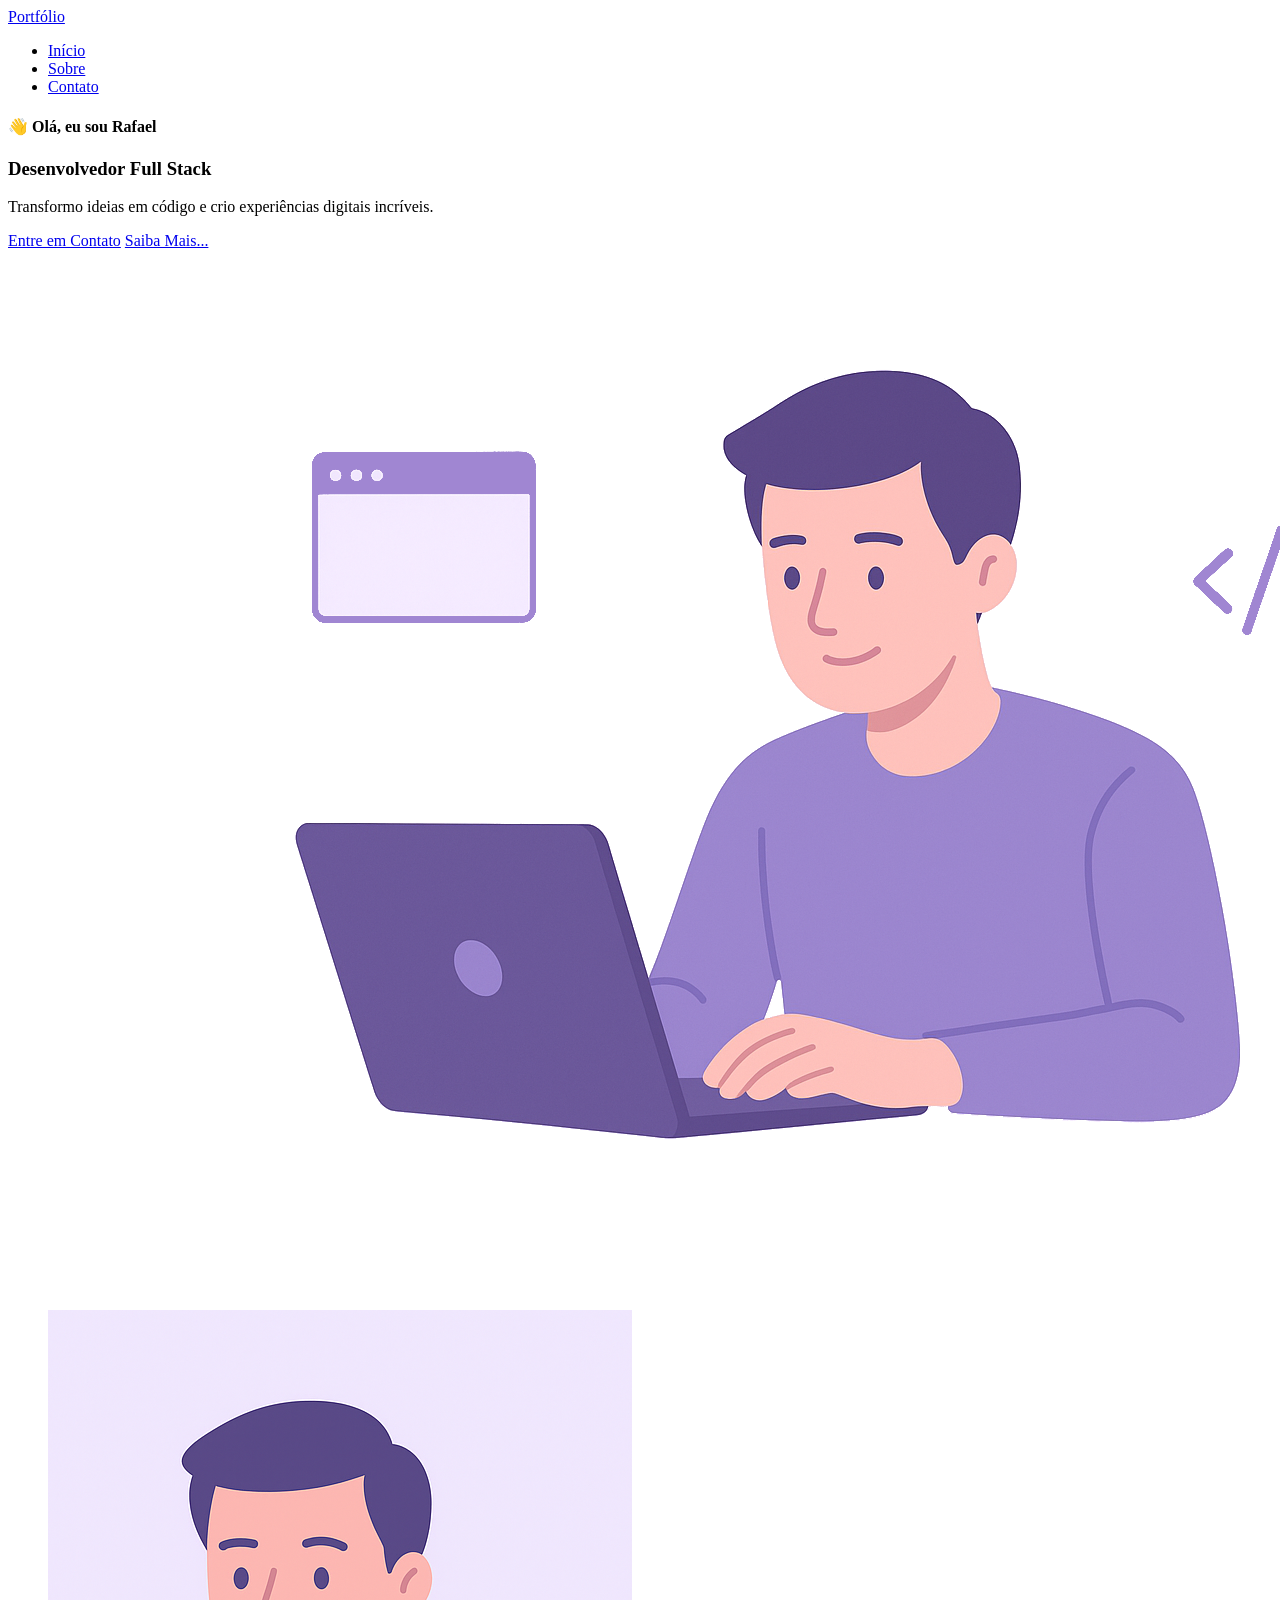
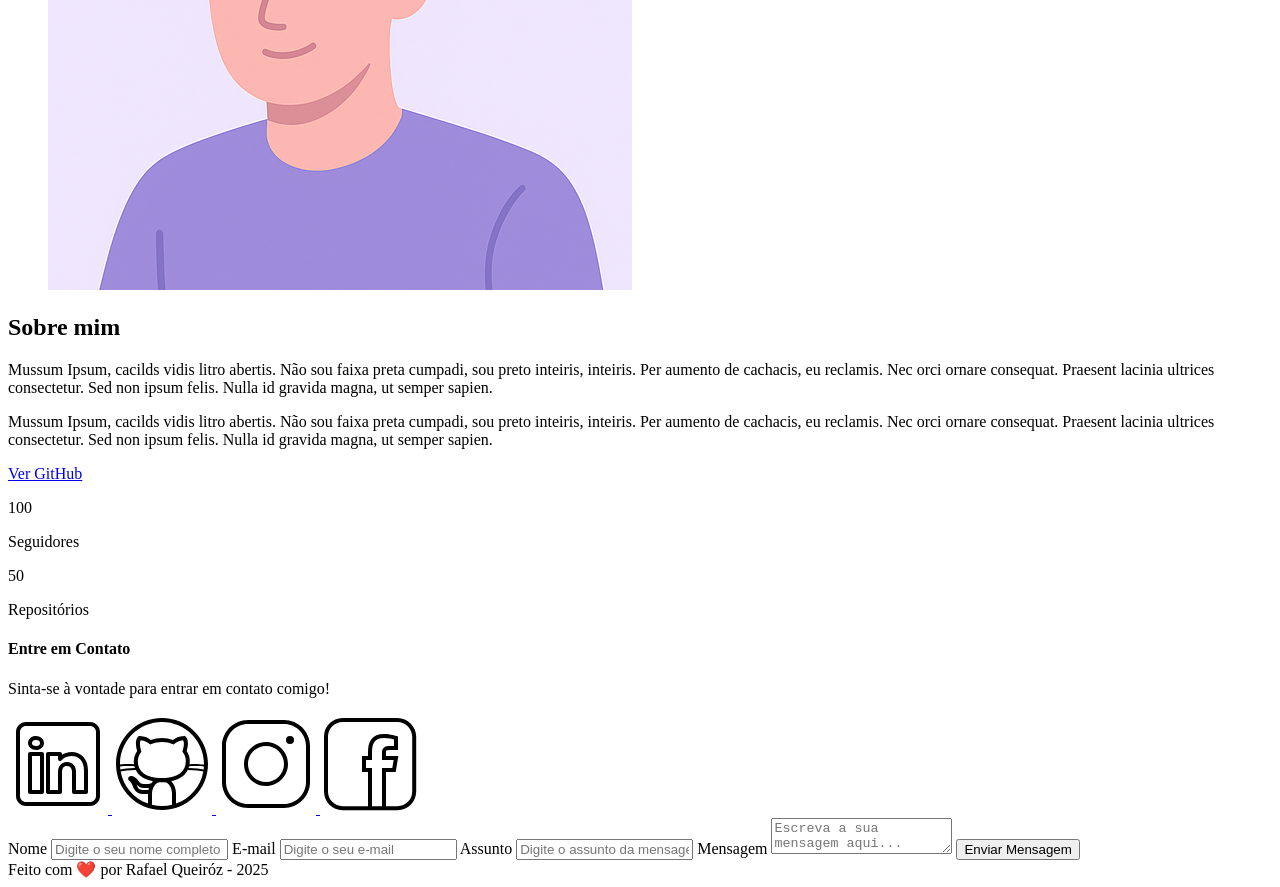
==== index.html @ 2217ffaa ":sparkles: Construção da Página sucess" ====
<!DOCTYPE html>
<html lang="pt-br">

<head>

    <!--PADRÃO DE CARACTERES -->
    <meta charset="UTF-8">

    <!-- LAYOUT MOBILE -->
    <meta name="viewport" content="width=device-width, initial-scale=1.0">

    <!-- META TAGS ESSENCIAIS -->
    <meta name="author" content="Rafael Queiróz">
    <meta name="description"
        content="Portfólio de Rafael Queiróz, desenvolvedor Full Stack especializado em criar experiências digitais incríveis. Conheça meus projetos e entre em contato.">
    <meta name="robots" content="index, follow">

    <!-- FAVICON -->
    <link rel="icon" type="image/svg+xml" href="./assets/img/favicon.svg">

    <!-- TÍTULO DA PÁGINA -->
    <title>Portfólio do Rafael</title>
</head>

<body>

    <!-- MENU  -->
    <header class="flex menu_container">
        <article class="menu_content">
            <div id="titulo">
                <a href="index.html">Portfólio</a>
            </div>

            <nav>
                <ul class="flex menu_list">
                    <li><a href="#hero">Início</a></li>
                    <li><a href="#about">Sobre</a></li>
                    <li><a href="#contact">Contato</a></li>
                </ul>
            </nav>
        </article>
    </header>

    <!-- MAIN -->
    <main>

        <!-- #HERO -->
        <section id="hero" class="hero_container">

            <!-- BOAS VINDAS -->
            <article class="hero_content">
                <h4>👋 Olá, eu sou Rafael</h4>
                <h1>Desenvolvedor Full Stack</h1>
                <p>Transformo ideias em código e crio experiências digitais incríveis.</p>
                <div class="hero_buttons">
                    <a href="#contact" class="botao">Entre em Contato</a>
                    <a href="#about" class="botao-outline">Saiba Mais...</a>
                </div>
            </article>

            <!-- IMAGEM COM ANIMAÇÃO -->
            <figure class="hero_image">
                <img
                    src="./assets/img/dev_man.svg"
                    alt="Ilustração com uma pessoa desenvolvedora escrevendo código."
                    class="ilustracao float-animation"
                >
            </figure>

        </section>

        <!-- #ABOUT -->
        <section id="about" class="about_container">

            <!-- FOTO DO PERFIL -->
            <figure class="about_image">
                <img
                    src="./assets/img/avatar_dev_man.svg"
                    alt="Foto da pessoa desenvolvedora."
                >
            </figure>

            <!-- CONTEÚDO DO PERFIL -->
            <article class="about_content">

                <h2>Sobre mim</h2>
                <p>Mussum Ipsum, cacilds vidis litro abertis.  Não sou faixa preta cumpadi, sou preto inteiris, inteiris. Per aumento de cachacis, eu reclamis. Nec orci ornare consequat. Praesent lacinia ultrices consectetur. Sed non ipsum felis. Nulla id gravida magna, ut semper sapien.</p>
                <p>Mussum Ipsum, cacilds vidis litro abertis.  Não sou faixa preta cumpadi, sou preto inteiris, inteiris. Per aumento de cachacis, eu reclamis. Nec orci ornare consequat. Praesent lacinia ultrices consectetur. Sed non ipsum felis. Nulla id gravida magna, ut semper sapien.</p>

                <div class="about_stats">
                    <a href="#" target="_blank" class="botao">Ver GitHub</a>
                    <div class="stat-item">
                        <p class="stat-number">100</p>
                        <p class="stat-label">Seguidores</p>
                    </div>
                     <div class="stat-item">
                        <p class="stat-number">50</p>
                        <p class="stat-label">Repositórios</p>
                    </div>
                </div>
            </article>

        </section>

        <!-- #CONTACT -->
        <section id="contact">

            <!-- REDES SOCIAIS -->
            <article class="contact_info">
                <h4>Entre em Contato</h4>
                <p>Sinta-se à vontade para entrar em contato comigo!</p>
                <div class="social_container">
                    <a href="#" target="_blank" class="social_icon">
                        <img
                            src="./assets/img/linkedin.svg"
                            alt="Link para o Linkedin"
                        >
                    </a>
                    <a href="#" target="_blank" class="social_icon">
                        <img
                            src="./assets/img/github.svg"
                            alt="Link para o GitHub"
                        >
                    </a>
                    <a href="#" target="_blank" class="social_icon">
                        <img
                            src="./assets/img/instagram.svg"
                            alt="Link para o Instagram"
                        >
                    </a>
                    <a href="#" target="_blank" class="social_icon">
                        <img
                            src="./assets/img/facebook.svg"
                            alt="Link para o Facebook"
                        >
                    </a>
                </div>
            </article>

            <!-- FORMULÁRIO -->
            <form id="formulario">
                <label for="nome">Nome</label>
                <input id="nome" name="nome" type="text" placeholder="Digite o seu nome completo">
                <span id="txtNome"></span>

                <label for="email">E-mail</label>
                <input id="email" name="email" type="text" placeholder="Digite o seu e-mail">
                <span id="txtemail"></span>

                <label for="assunto">Assunto</label>
                <input id="assunto" name="assunto" type="text" placeholder="Digite o assunto da mensagem">
                <span id="txtAssunto"></span>

                <label for="mensagem">Mensagem</label>
                <textarea id="mensagem" name="mensagem" placeholder="Escreva a sua mensagem aqui..."></textarea>

                <button class="botao" type="submit">Enviar Mensagem</button>
            </form>
        </section>

    </main>

    <!-- FOOTER -->
    <footer>
        Feito com ❤️ por Rafael Queiróz - 2025
    </footer>
</body>

</html>
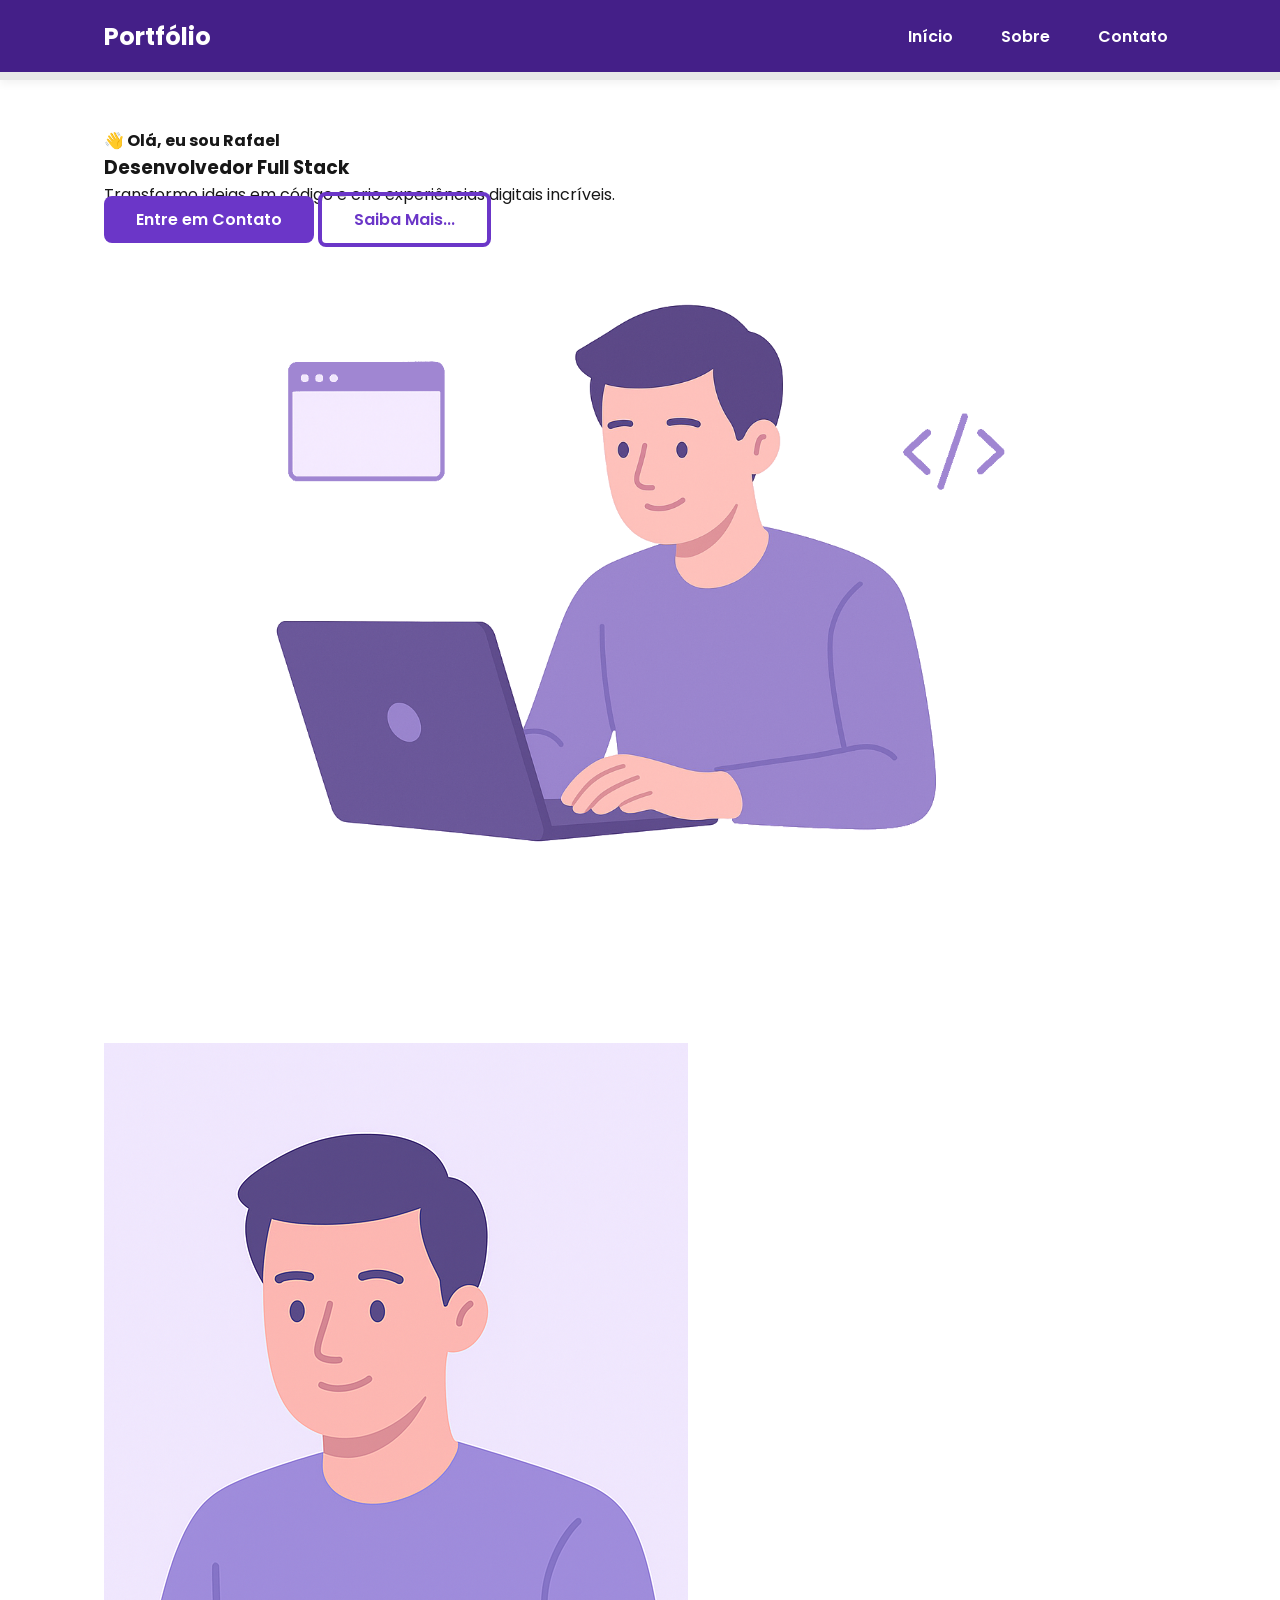
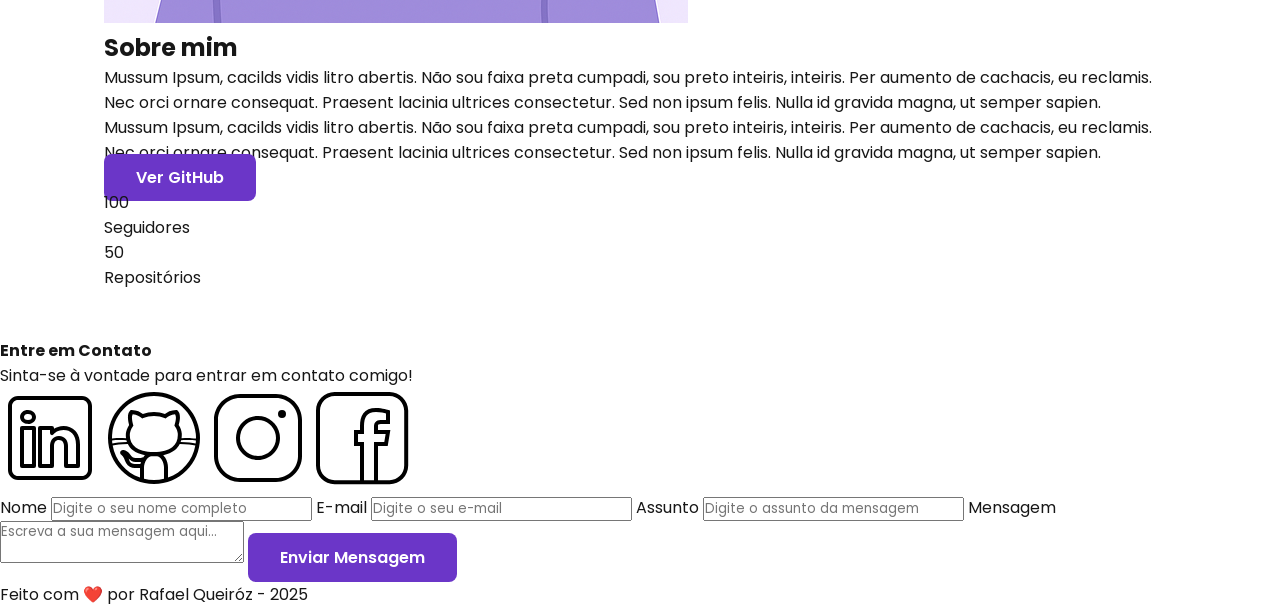
==== commit d1293df7: ":lipstick: Estilização com CSS" ====
--- a/index.html
+++ b/index.html
@@ -3,6 +3,13 @@
 
 <head>
 
+    <!-- Servidores de Fontes do Google -->
+    <link rel="preconnect" href="https://fonts.googleapis.com">
+    <link rel="preconnect" href="https://fonts.gstatic.com" crossorigin>
+
+    <!-- Fonte do Google - Poppins -->
+    <link href="https://fonts.googleapis.com/css2?family=Poppins&display=swap" rel="stylesheet">
+    
     <!--PADRÃO DE CARACTERES -->
     <meta charset="UTF-8">
 
@@ -18,8 +25,12 @@
     <!-- FAVICON -->
     <link rel="icon" type="image/svg+xml" href="./assets/img/favicon.svg">
 
+    <!-- Link para o arquivo CSS -->
+    <link rel="stylesheet" href="./assets/css/styles.css"> 
+
     <!-- TÍTULO DA PÁGINA -->
     <title>Portfólio do Rafael</title>
+    
 </head>
 
 <body>
--- a/assets/css/styles.css
+++ b/assets/css/styles.css
@@ -0,0 +1,171 @@
+/* Reset do Navegador */
+* {
+    margin: 0;
+    padding: 0;
+    box-sizing: border-box;
+    text-decoration: none;
+    outline: none;
+    font-family: 'Poppins', sans-serif;
+}
+
+/* === VARIÁVEIS === */
+:root {
+    /* Cores */
+    --purple-50:  #f4eaff; 
+    --purple-100: #e9dcfa; 
+    --purple-200: #cdb3f0; 
+    --purple-300: #b186e5; 
+    --purple-400: #9460db; 
+    --purple-500: #6b36c8; 
+    --purple-600: #5b2ca0; 
+    --purple-700: #4c2177; 
+    --purple-800: #441f88; 
+    --purple-900: #2a0e4d; 
+    --gray-100: #f5f5f5;
+    --gray-200: #e8e8e8;
+    --gray-400: #505861;
+    --black-800: #171717;
+    --white: #ffffff;
+    --error: #e63946;
+
+    /* Sombras */
+    --shadow-sm: 0 0.25rem 0.5rem #0000000D;
+    --shadow-md: 0 0.25rem 0.75rem #6B36C84D;
+    --shadow-lg: 0 0.5rem 1.5rem #6B36C833;
+    --shadow-focus: 0 0 0 0.25rem #6B36C81A;
+}
+
+/* Estilos Globais */
+
+html{
+    scroll-behavior: smooth;
+}
+
+body{
+    display: flex;
+    flex-direction: column;
+    min-height: 100vh;
+    background-color: var(--white);
+    color: var(--black-800)
+}
+
+main{
+    flex: 1;
+}
+
+a,
+button{
+    cursor: pointer;
+}
+
+/* Botões */
+
+.botao,
+.botao-outline{
+    padding: 0.75rem 2rem;
+    border-radius: 0.5rem;
+    font-size: 1rem;
+    font-weight: 600;
+    text-align: center;
+    transition: all 0.3s ease;
+}
+
+.botao{
+    border: none;
+    color: var(--white);
+    background-color: var(--purple-500);
+}
+
+.botao:hover {
+    background-color: var(--purple-800);
+    box-shadow: var(--shadow-md);
+    transform: translateY(-0.25rem);
+}
+
+.botao-outline{
+    border: 0.25rem solid var(--purple-500);
+    color: var(--purple-500);
+    background-color: transparent;
+}
+
+.botao-outline:hover {
+    background-color: var(--purple-500);
+    color: var(--white);
+    box-shadow: var(--shadow-md);
+    transform: translateY(-0.25rem);
+}
+
+/* Menu */
+
+.menu_container{
+    position: sticky;
+    top: 0;
+    width: 100%;
+    height: 5rem;
+    background-color: var(--purple-800);
+    border-bottom: 0.5rem solid var(--gray-200);
+    box-shadow: var(--shadow-sm);
+    z-index: 1000;
+}
+
+.menu_content{
+    display: flex;
+    justify-content: space-between;
+    align-items: center;
+    width: 70rem;
+    height: 100%;
+    padding: 0 1.5rem;
+    margin: 0 auto;
+}
+
+.menu_container a{
+    font-weight: 600;
+    color: var(--white);
+    transition: color 0.3s ease;
+}
+
+.menu_container a:hover{
+    color: var(--purple-200);
+}
+
+#titulo a{
+    font-size: 1.5rem;
+    font-weight: 700;
+}
+
+.menu_list{
+    display: flex;
+    list-style: none;
+    gap: 2rem;
+}
+
+.menu_list a{
+    padding: 0.5rem;
+}
+
+/* Seções - Estilos Comuns */
+
+.hero_container,
+.about_container,
+.contact_container{
+    max-width: 70rem;
+    margin: 0 auto;
+    padding: 3rem 1.5rem;
+    scroll-margin-top: 6rem;
+}
+
+/* Seção Hero */
+
+
+.hero_image {
+    flex: 1;
+    display: flex;
+    justify-content: center;
+    align-items: center;
+}
+
+.ilustracao{
+    width: 100%;
+    max-width: 100%;
+    border-radius: 2rem;
+}
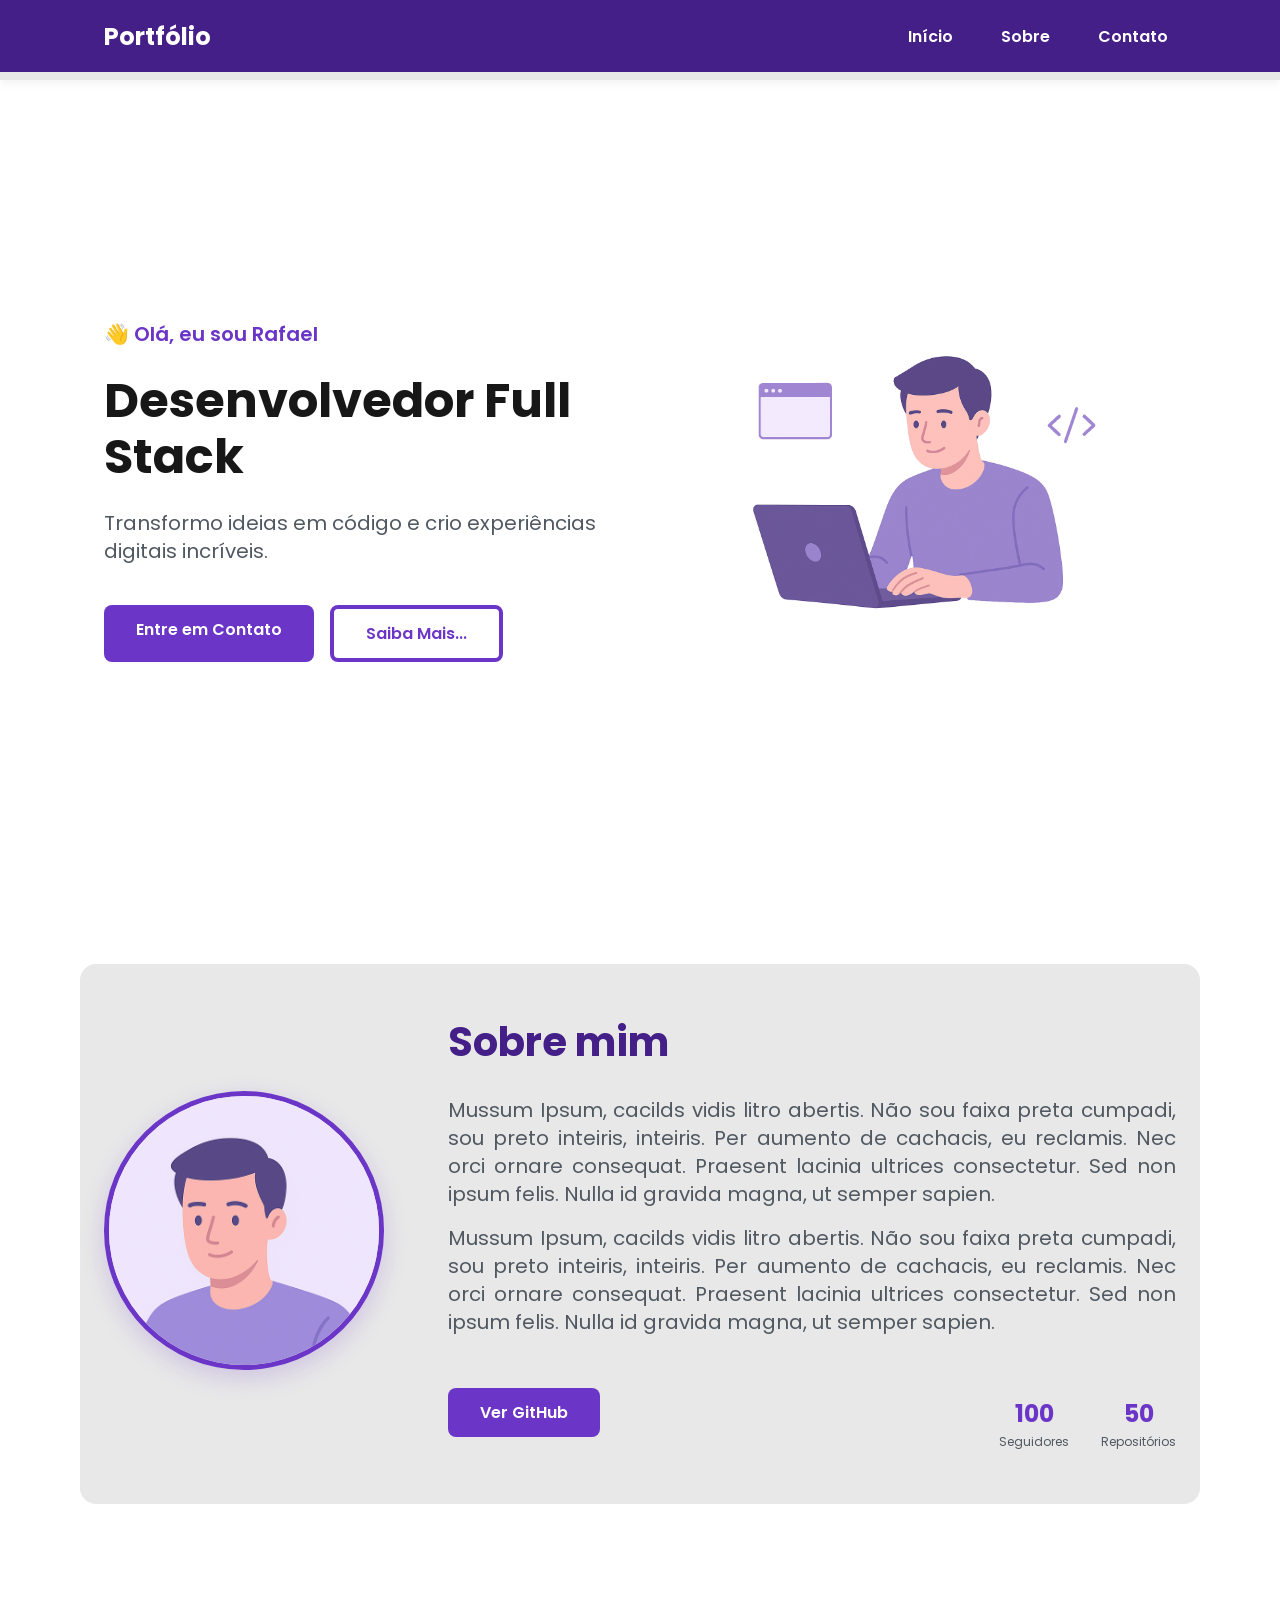
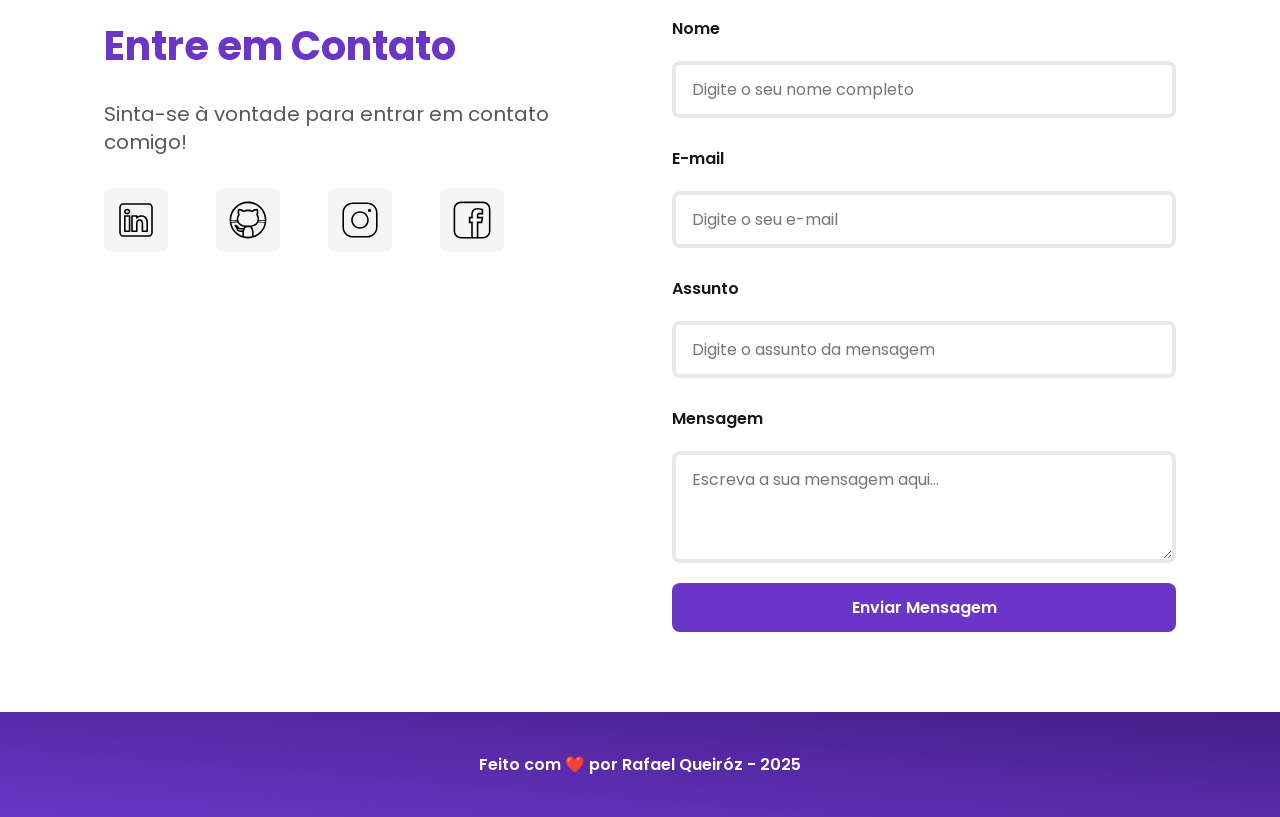
==== commit 189ca937: ":lipstick: Finalização da Estilização e Responsividade" ====
--- a/index.html
+++ b/index.html
@@ -100,21 +100,26 @@
 
                 <div class="about_stats">
                     <a href="#" target="_blank" class="botao">Ver GitHub</a>
-                    <div class="stat-item">
-                        <p class="stat-number">100</p>
-                        <p class="stat-label">Seguidores</p>
+                    
+                    <!-- Faltou esta div para alinhar os cards -->
+                    <div class="stats-wrapper">
+                        <div class="stat-item">
+                            <p class="stat-number">100</p>
+                            <p class="stat-label">Seguidores</p>
+                        </div>
+                        <div class="stat-item">
+                            <p class="stat-number">50</p>
+                            <p class="stat-label">Repositórios</p>
+                        </div>
                     </div>
-                     <div class="stat-item">
-                        <p class="stat-number">50</p>
-                        <p class="stat-label">Repositórios</p>
-                    </div>
+
                 </div>
             </article>
 
         </section>
 
         <!-- #CONTACT -->
-        <section id="contact">
+        <section id="contact" class="contact_container">
 
             <!-- REDES SOCIAIS -->
             <article class="contact_info">
--- a/assets/css/styles.css
+++ b/assets/css/styles.css
@@ -35,7 +35,7 @@
     --shadow-focus: 0 0 0 0.25rem #6B36C81A;
 }
 
-/* Estilos Globais */
+/* === ESTILOS GLOBAIS === */
 
 html{
     scroll-behavior: smooth;
@@ -58,7 +58,7 @@
     cursor: pointer;
 }
 
-/* Botões */
+/* === BOTÕES === */
 
 .botao,
 .botao-outline{
@@ -95,7 +95,7 @@
     transform: translateY(-0.25rem);
 }
 
-/* Menu */
+/* === MENU === */
 
 .menu_container{
     position: sticky;
@@ -143,7 +143,7 @@
     padding: 0.5rem;
 }
 
-/* Seções - Estilos Comuns */
+/* === SEÇÕES - ESTILOS COMUNS === */
 
 .hero_container,
 .about_container,
@@ -154,8 +154,45 @@
     scroll-margin-top: 6rem;
 }
 
-/* Seção Hero */
-
+/* === HERO === */
+.hero_container {
+    min-height: calc(100vh - 5rem);
+    display: flex;
+    align-items: center;
+    gap: 4rem;
+}
+
+.hero_content {
+    flex: 1;
+    display: flex;
+    flex-direction: column;
+    gap: 1.5rem;
+}
+
+.hero_content h4 {
+    font-size: 1.25rem;
+    font-weight: 600;
+    color: var(--purple-500);
+}
+
+.hero_content h1 {
+    font-size: 3rem;
+    font-weight: 700;
+    line-height: 3.5rem;
+    color: var(--black-800);
+}
+
+.hero_content p {
+    font-size: 1.25rem;
+    line-height: 1.75rem;
+    color: var(--gray-400);
+}
+
+.hero_buttons {
+    display: flex;
+    gap: 1rem;
+    margin-top: 1rem;
+}
 
 .hero_image {
     flex: 1;
@@ -164,8 +201,518 @@
     align-items: center;
 }
 
-.ilustracao{
+.ilustracao {
     width: 100%;
     max-width: 100%;
     border-radius: 2rem;
+}
+
+/* === ANIMAÇÃO - IMAGEM HERO === */
+@keyframes float {
+
+    0%,
+    100% {
+        transform: translateY(0);
+    }
+
+    50% {
+        transform: translateY(-1.25rem);
+    }
+}
+
+.float-animation {
+    animation: float 3s ease-in-out infinite;
+}
+
+/* === ABOUT === */
+.about_container {
+    margin: 4rem auto;
+    display: flex;
+    align-items: center;
+    gap: 4rem;
+    background-color: var(--gray-200);
+    border-radius: 1rem;
+}
+
+.about_image {
+    flex: 0 0 17.5rem;
+}
+
+.about_image img {
+    width: 100%;
+    border: 0.35rem solid var(--purple-500);
+    border-radius: 50%;
+    box-shadow: var(--shadow-lg);
+}
+
+.about_content h2 {
+    font-size: 2.5rem;
+    font-weight: 700;
+    margin-bottom: 1.5rem;
+    color: var(--purple-800);
+}
+
+.about_content p {
+    font-size: 1.25rem;
+    line-height: 1.75rem;
+    text-align: justify;
+    color: var(--gray-400);
+    margin-bottom: 1rem;
+}
+
+.about_stats {
+    display: flex;
+    gap: 2rem;
+    margin-top: 2rem;
+    align-items: center;
+}
+
+.about_stats .botao {
+    margin-right: auto;
+}
+
+.stat-item {
+    text-align: center;
+}
+
+.stats-wrapper {
+    display: flex;
+    flex-direction: row;
+    gap: 2rem;
+    margin-top: 2rem;
+}
+
+.stats-wrapper .stat-number {
+    font-size: 1.5rem;
+    font-weight: 700;
+    text-align: center;
+    color: var(--purple-500);
+    margin-bottom: 0;
+}
+
+.stats-wrapper .stat-label {
+    font-size: 0.75rem;
+    color: var(--gray-400);
+    text-align: center;
+    margin-bottom: 0;
+}
+
+/* === CONTACT === */
+
+.contact_container{
+    display: grid;
+    grid-template-columns: 1fr 1fr;
+    margin: 4rem auto 2rem;
+    gap: 4rem;
+}
+
+.contact_info h4{
+    font-size: 2.5rem;
+    font-weight: 700;
+    margin-bottom: 1.5rem;
+    color: var(--purple-500);
+}
+
+.contact_info p{
+    font-size: 1.25rem;
+    line-height: 1.75rem;
+    color: var(--gray-400);
+    margin-bottom: 2rem;
+}
+
+.social_container{
+    display: flex;
+    gap: 3rem;
+}
+
+.social_icon{
+    width: 4rem;
+    height: 4rem;
+    padding: 0.75rem;
+    background-color: var(--gray-100);
+    border-radius: 0.5rem;
+    transition: all 0.3s ease;
+}
+
+.social_icon:hover{
+    background-color: var(--purple-600);
+    transform: translateY(-0.25rem);
+    box-shadow: var(--shadow-md);
+}
+
+.social_icon img{
+    width: 100%;
+    filter: brightness(0) saturate(100%);
+}
+
+.social_icon:hover img{
+    filter: brightness(0) invert(100%);
+}
+
+/* === FORM === */
+
+form {
+    display: flex;
+    flex-direction: column;
+    gap: 1.25rem;
+}
+
+form label{
+    font-size: 1rem;
+    font-weight: 600;
+    color: var(--black-800);
+}
+
+form input,
+textarea{
+    width: 100%;
+    padding: 0.75rem 1rem;
+    border-radius: 0.5rem;
+    border: 0.25rem solid var(--gray-200);
+    font-size: 1rem;
+    background-color: var(--white);
+    transition: border-color 0.3s ease;
+}
+
+form input:focus,
+form textarea:focus{
+    border-color: var(--purple-500);
+    box-shadow: var(--shadow-focus);
+}
+
+form textarea{
+    resize: vertical;
+    min-height: 7rem;
+}
+
+form span{
+    font-size: 0.75rem;
+    color: var(--error);
+    margin-top: -0.75rem;
+    font-weight: 500;
+}
+
+/* === PÁGINA SUCESS === */
+.sucess_container {
+    display: flex;
+    flex-direction: column;
+    justify-content: center;
+    align-items: center;
+    width: 100%;
+    min-height: calc(100vh - 12.5rem);
+    padding: 3rem 1.5rem;
+}
+
+.sucess_content {
+    display: flex;
+    flex-direction: column;
+    align-items: center;
+    text-align: center;
+    gap: 1.5rem;
+    max-width: 37.5rem;
+}
+
+.sucess_icon {
+    width: 7.5rem;
+    height: 7.5rem;
+    background-color: var(--purple-100);
+    border-radius: 50%;
+    display: flex;
+    align-items: center;
+    justify-content: center;
+}
+
+.sucess_icon svg {
+    width: 3.75rem;
+    height: 3.75rem;
+    fill: var(--purple-500);
+}
+
+.sucess_icon {
+    filter: saturate(100%) 
+            invert(9%) 
+            sepia(57%) 
+            saturate(3044%) 
+            hue-rotate(255deg) 
+            brightness(89%) 
+            contrast(105%);
+}
+
+.sucess_content h1 {
+    font-size: 2.5rem;
+    font-weight: 700;
+    color: var(--purple-800);
+}
+
+.sucess_content h4 {
+    font-size: 1.25rem;
+    color: var(--gray-400);
+    line-height: 1.875rem;
+}
+
+/* === FOOTER === */
+
+footer{
+    padding: 2.5rem;
+    font-weight: 600;
+    text-align: center;
+    background: linear-gradient(to right top, var(--purple-500), var(--purple-800));
+    color: var(--white);
+    margin-top: auto;
+}
+
+/* === RESPONSIVIDADE === */
+
+/* === TELAS MÉDIAS - MONITORES E NOTEBOOKS (até 1120px) === */
+@media screen and (max-width: 1120px) {
+    .menu_content,
+    .hero_container,
+    .about_container,
+    .contact_container {
+        max-width: 100%;
+        padding: 3rem 2rem;
+    }
+
+    .menu_content {
+        padding: 0 2rem;
+    }
+}
+
+/* TABLETS (até 960px) */
+@media screen and (max-width: 960px) {
+   
+    /* Hero Section */
+    .hero_container {
+        flex-direction: column-reverse;
+        text-align: center;
+        gap: 2rem;
+        padding: 2rem 1.5rem;
+    }
+
+    .hero_content h1 {
+        font-size: 2.5rem;
+        line-height: 3rem;
+    }
+
+    .hero_buttons {
+        justify-content: center;
+        flex-wrap: wrap;
+    }
+
+    /* About Section */
+    .about_container {
+        flex-direction: column;
+        gap: 2rem;
+        padding: 2rem 1.5rem;
+    }
+
+    .about_container h2 {
+        text-align: center;
+    }
+
+    .about_image {
+        flex: 0 0 auto;
+    }
+
+    .about_image img {
+        max-width: 15rem;
+        margin: 0 auto;
+    }
+
+    /* About Stats */
+    .about_stats {
+        flex-direction: column;
+        align-items: center;
+        gap: 1.5rem;
+    }
+
+    .about_stats .botao {
+        width: 100%;
+        max-width: 20rem;
+        margin: 0 auto;
+    }
+
+    /* Wrapper para manter os stats lado a lado */
+    .stats-wrapper {
+        display: flex;
+        gap: 2rem;
+        justify-content: center;
+    }
+
+    .stat-item {
+        flex: 0 0 auto;
+    }
+
+    /* Contact Section */
+    .contact_container {
+        grid-template-columns: 1fr;
+        gap: 3rem;
+        padding: 2rem 1.5rem;
+    }
+
+    .contact_info {
+        text-align: center;
+    }
+
+    .social_container {
+        justify-content: center;
+    }
+}
+
+/* SMARTPHONES (até 480px) */
+@media screen and (max-width: 480px) {
+    /* Menu */
+    .menu_content {
+        justify-content: center;
+        padding: 0 1rem;
+    }
+
+    .menu_list {
+        display: none;
+    }
+
+    #titulo a {
+        font-size: 1.25rem;
+    }
+
+    /* Hero Section */
+    .hero_container {
+        padding: 1.5rem 1rem;
+        min-height: auto;
+    }
+
+    .hero_content h4 {
+        font-size: 1rem;
+    }
+
+    .hero_content h1 {
+        font-size: 2rem;
+        line-height: 2.5rem;
+    }
+
+    .hero_content p {
+        font-size: 1rem;
+        line-height: 1.5rem;
+    }
+
+    .hero_buttons {
+        flex-direction: column;
+        width: 100%;
+        gap: 0.75rem;
+    }
+
+    .hero_buttons .botao,
+    .hero_buttons .botao-outline {
+        width: 100%;
+    }
+
+    /* About Section */
+    .about_container {
+        padding: 1.5rem 1rem;
+        margin: 2rem auto;
+    }
+
+    .about_image img {
+        max-width: 12rem;
+    }
+
+    .about_content h2 {
+        font-size: 1.75rem;
+    }
+
+    .about_content p {
+        font-size: 1rem;
+        line-height: 1.5rem;
+    }
+
+    .about_stats {
+        gap: 1rem;
+    }
+
+    .about_stats .botao {
+        font-size: 1rem;
+        padding: 0.75rem 1.25rem;
+    }
+
+    .about_content .stat-item .stat-number {
+        font-size: 1.25rem;
+    }
+
+    .about_content .stat-item .stat-label {
+        font-size: 0.75rem;
+    }
+
+    /* Contact Section */
+    .contact_container {
+        padding: 1.5rem 1rem;
+        margin: 2rem auto;
+        gap: 2rem;
+    }
+
+    .contact_info h4 {
+        font-size: 1.75rem;
+    }
+
+    .contact_info p {
+        font-size: 1rem;
+        line-height: 1.5rem;
+    }
+
+    .social_container {
+        gap: 1.5rem;
+        flex-wrap: wrap;
+    }
+
+    .social_icon {
+        width: 3.5rem;
+        height: 3.5rem;
+        padding: 0.75rem;
+    }
+
+    /* Formulário */
+    form input,
+    form textarea {
+        padding: 0.75rem;
+        font-size: 1rem;
+    }
+
+    form label {
+        font-size: 1rem;
+    }
+
+    .botao,
+    .botao-outline {
+        padding: 0.75rem 1.5rem;
+        font-size: 1rem;
+    }
+
+    /* Página de Sucesso */
+    .sucess_container {
+        padding: 2rem 1rem;
+    }
+
+    .sucess_icon {
+        width: 6rem;
+        height: 6rem;
+    }
+
+    .sucess_icon svg {
+        width: 3rem;
+        height: 3rem;
+    }
+
+    .sucess_content h1 {
+        font-size: 1.75rem;
+    }
+
+    .sucess_content h4 {
+        font-size: 1rem;
+        line-height: 1.5rem;
+    }
+
+    /* Footer */
+    footer {
+        padding: 1.5rem 1rem;
+        font-size: 0.75rem;
+    }
 }
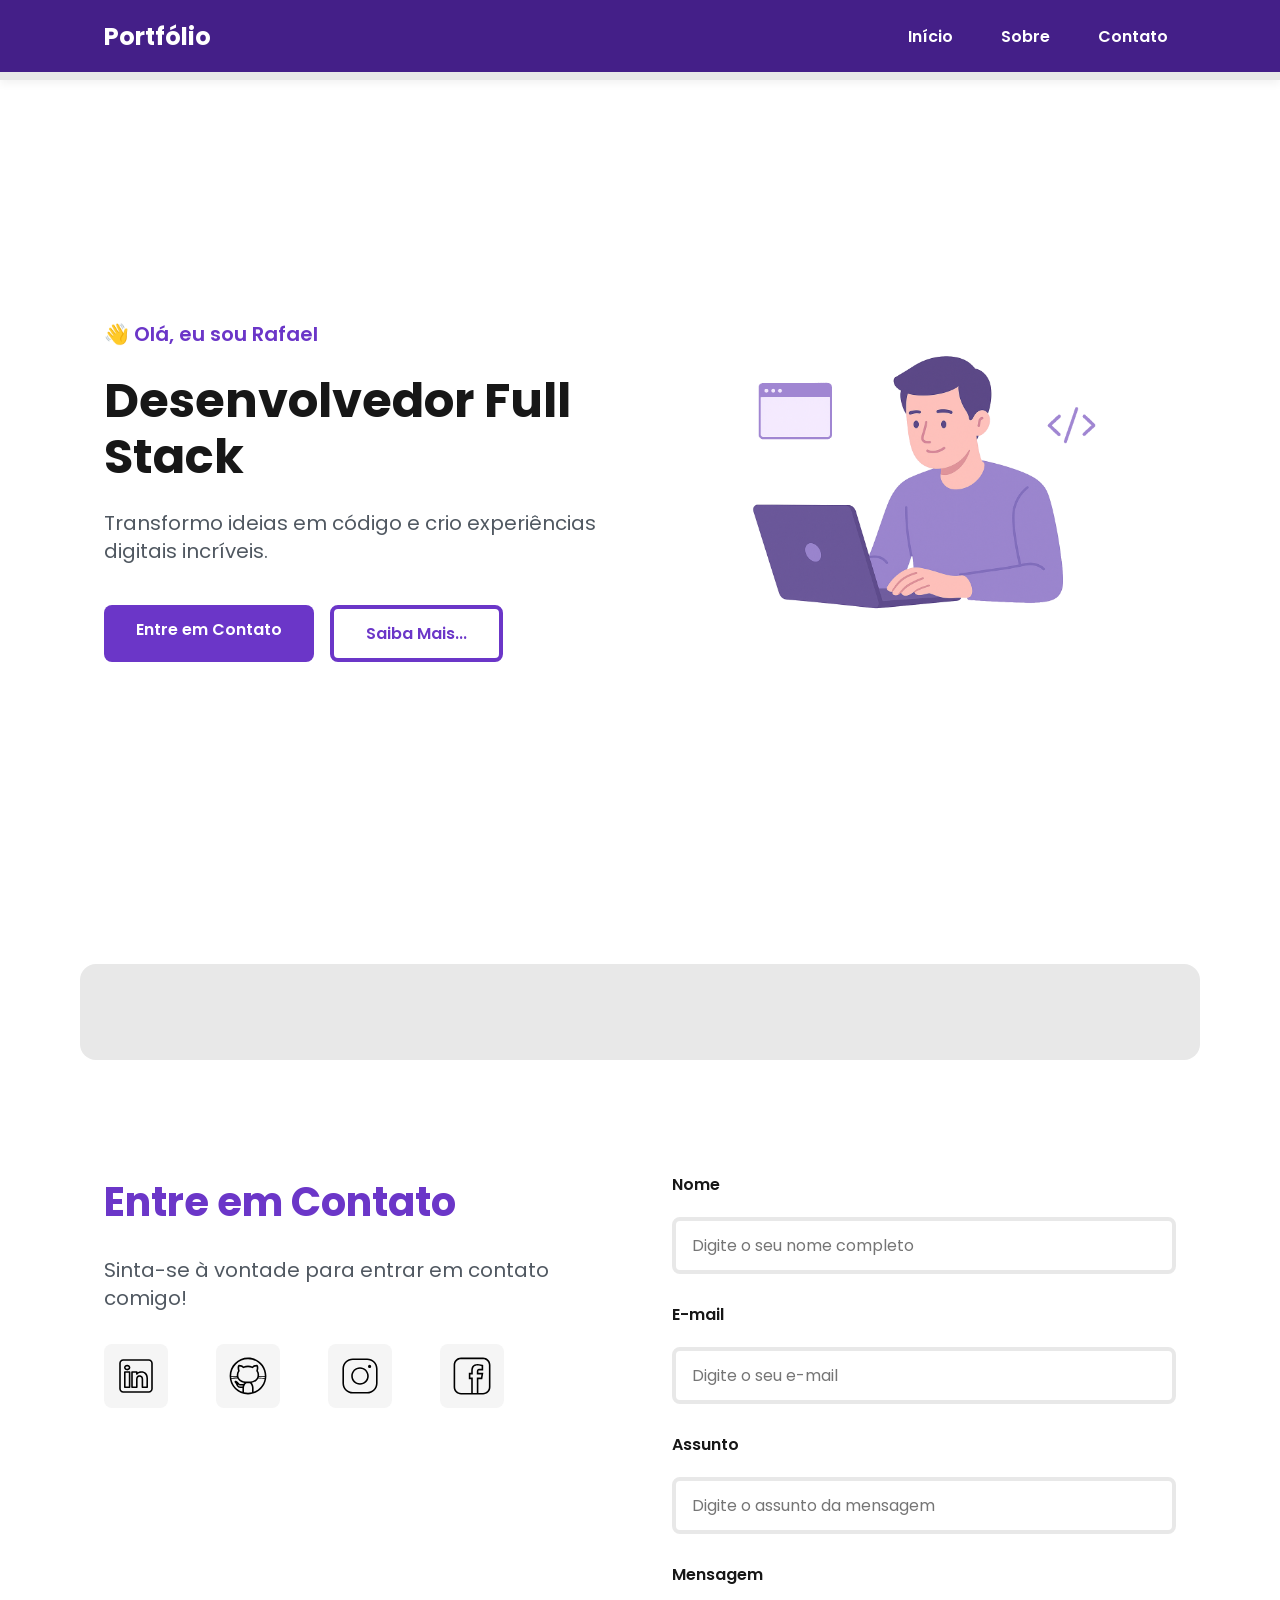
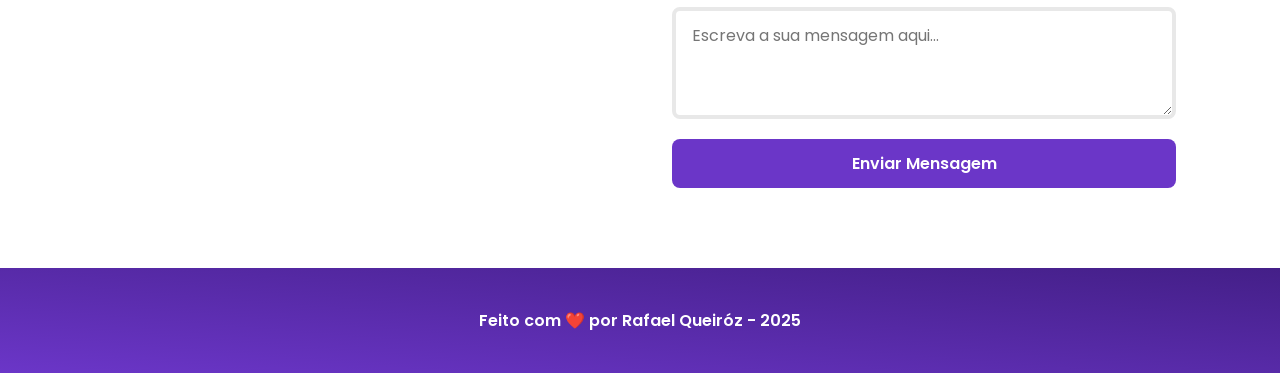
==== commit 2b7d998e: ":sparkles: Construção do Script JavaScript" ====
--- a/index.html
+++ b/index.html
@@ -83,39 +83,6 @@
         <!-- #ABOUT -->
         <section id="about" class="about_container">
 
-            <!-- FOTO DO PERFIL -->
-            <figure class="about_image">
-                <img
-                    src="./assets/img/avatar_dev_man.svg"
-                    alt="Foto da pessoa desenvolvedora."
-                >
-            </figure>
-
-            <!-- CONTEÚDO DO PERFIL -->
-            <article class="about_content">
-
-                <h2>Sobre mim</h2>
-                <p>Mussum Ipsum, cacilds vidis litro abertis.  Não sou faixa preta cumpadi, sou preto inteiris, inteiris. Per aumento de cachacis, eu reclamis. Nec orci ornare consequat. Praesent lacinia ultrices consectetur. Sed non ipsum felis. Nulla id gravida magna, ut semper sapien.</p>
-                <p>Mussum Ipsum, cacilds vidis litro abertis.  Não sou faixa preta cumpadi, sou preto inteiris, inteiris. Per aumento de cachacis, eu reclamis. Nec orci ornare consequat. Praesent lacinia ultrices consectetur. Sed non ipsum felis. Nulla id gravida magna, ut semper sapien.</p>
-
-                <div class="about_stats">
-                    <a href="#" target="_blank" class="botao">Ver GitHub</a>
-                    
-                    <!-- Faltou esta div para alinhar os cards -->
-                    <div class="stats-wrapper">
-                        <div class="stat-item">
-                            <p class="stat-number">100</p>
-                            <p class="stat-label">Seguidores</p>
-                        </div>
-                        <div class="stat-item">
-                            <p class="stat-number">50</p>
-                            <p class="stat-label">Repositórios</p>
-                        </div>
-                    </div>
-
-                </div>
-            </article>
-
         </section>
 
         <!-- #CONTACT -->
@@ -180,6 +147,10 @@
     <footer>
         Feito com ❤️ por Rafael Queiróz - 2025
     </footer>
+
+    <!-- Script JavaScript -->
+    <script src="./assets/js/scripts.js"></script>
+
 </body>
 
 </html>
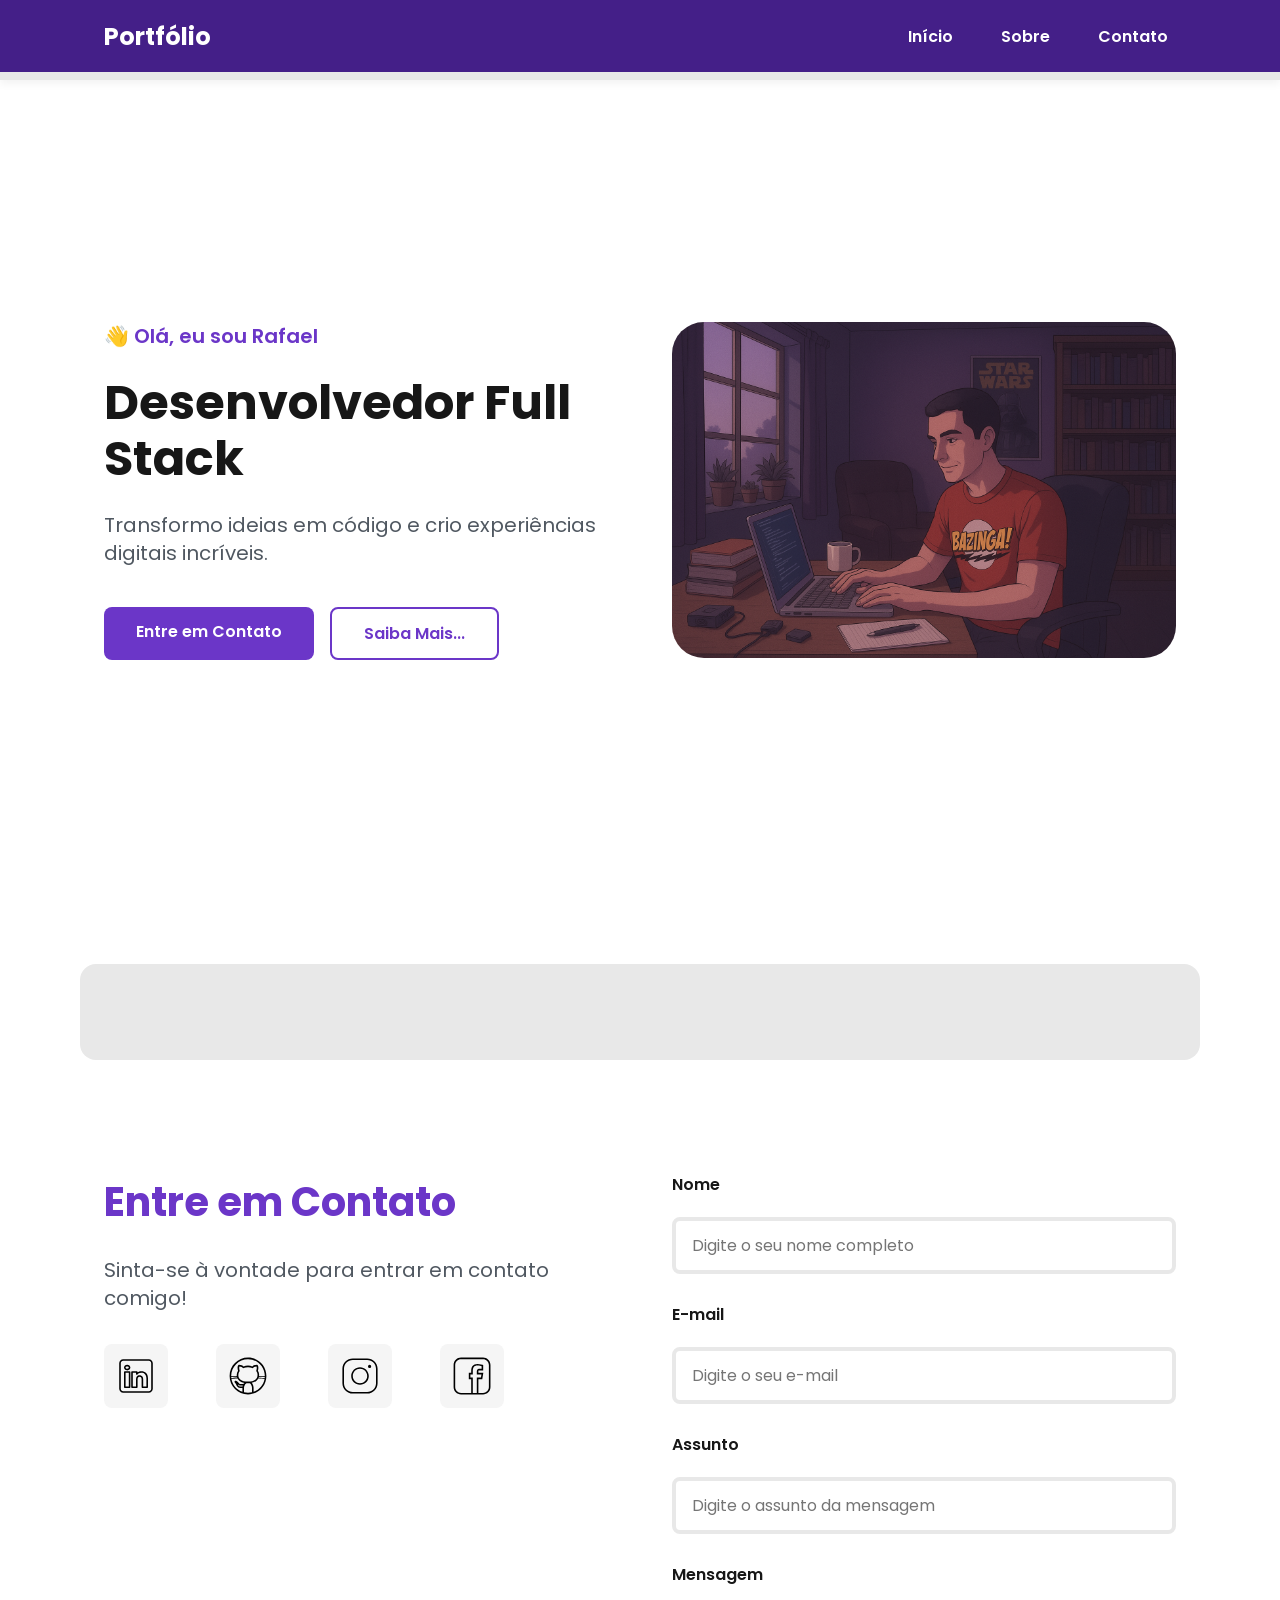
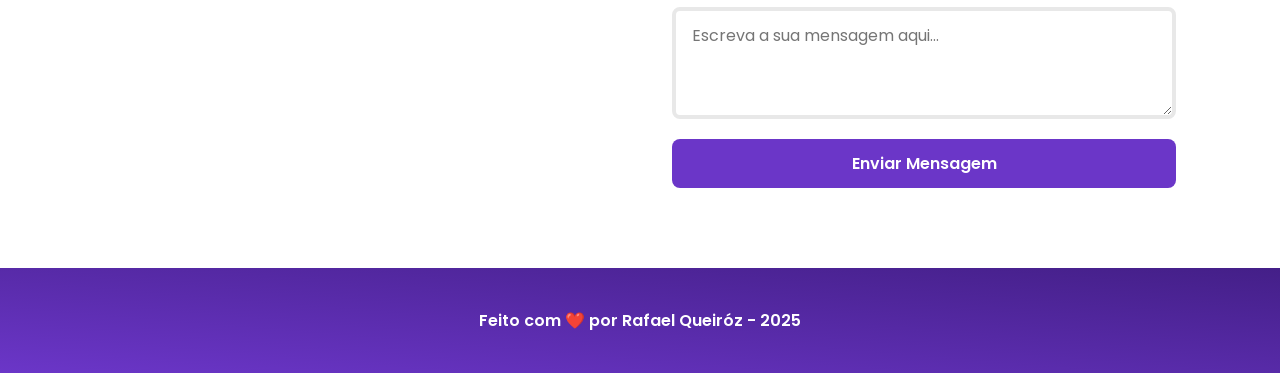
==== commit 002bcaed: ":lipstick: Ajustes no CSS" ====
--- a/index.html
+++ b/index.html
@@ -72,7 +72,7 @@
             <!-- IMAGEM COM ANIMAÇÃO -->
             <figure class="hero_image">
                 <img
-                    src="./assets/img/dev_man.svg"
+                    src="./assets/img/eu.png"
                     alt="Ilustração com uma pessoa desenvolvedora escrevendo código."
                     class="ilustracao float-animation"
                 >
@@ -121,14 +121,18 @@
             </article>
 
             <!-- FORMULÁRIO -->
-            <form id="formulario">
+            <form action="https://formsubmit.co/7065d88cfa92a310a1da3b7a5effb0c9" method="POST" id="formulario">
+
+                <input type="hidden" name="_next" value="http://127.0.0.1:5500/sucess.html">
+                <input type="hidden" name="_captcha" value="false">
+                
                 <label for="nome">Nome</label>
                 <input id="nome" name="nome" type="text" placeholder="Digite o seu nome completo">
                 <span id="txtNome"></span>
 
                 <label for="email">E-mail</label>
                 <input id="email" name="email" type="text" placeholder="Digite o seu e-mail">
-                <span id="txtemail"></span>
+                <span id="txtEmail"></span>
 
                 <label for="assunto">Assunto</label>
                 <input id="assunto" name="assunto" type="text" placeholder="Digite o assunto da mensagem">
--- a/assets/css/styles.css
+++ b/assets/css/styles.css
@@ -83,7 +83,7 @@
 }
 
 .botao-outline{
-    border: 0.25rem solid var(--purple-500);
+    border: 0.15rem solid var(--purple-500);
     color: var(--purple-500);
     background-color: transparent;
 }
@@ -415,7 +415,7 @@
 .sucess_icon {
     width: 7.5rem;
     height: 7.5rem;
-    background-color: var(--purple-100);
+    background-color: var(--purple-300);
     border-radius: 50%;
     display: flex;
     align-items: center;
@@ -426,16 +426,6 @@
     width: 3.75rem;
     height: 3.75rem;
     fill: var(--purple-500);
-}
-
-.sucess_icon {
-    filter: saturate(100%) 
-            invert(9%) 
-            sepia(57%) 
-            saturate(3044%) 
-            hue-rotate(255deg) 
-            brightness(89%) 
-            contrast(105%);
 }
 
 .sucess_content h1 {
